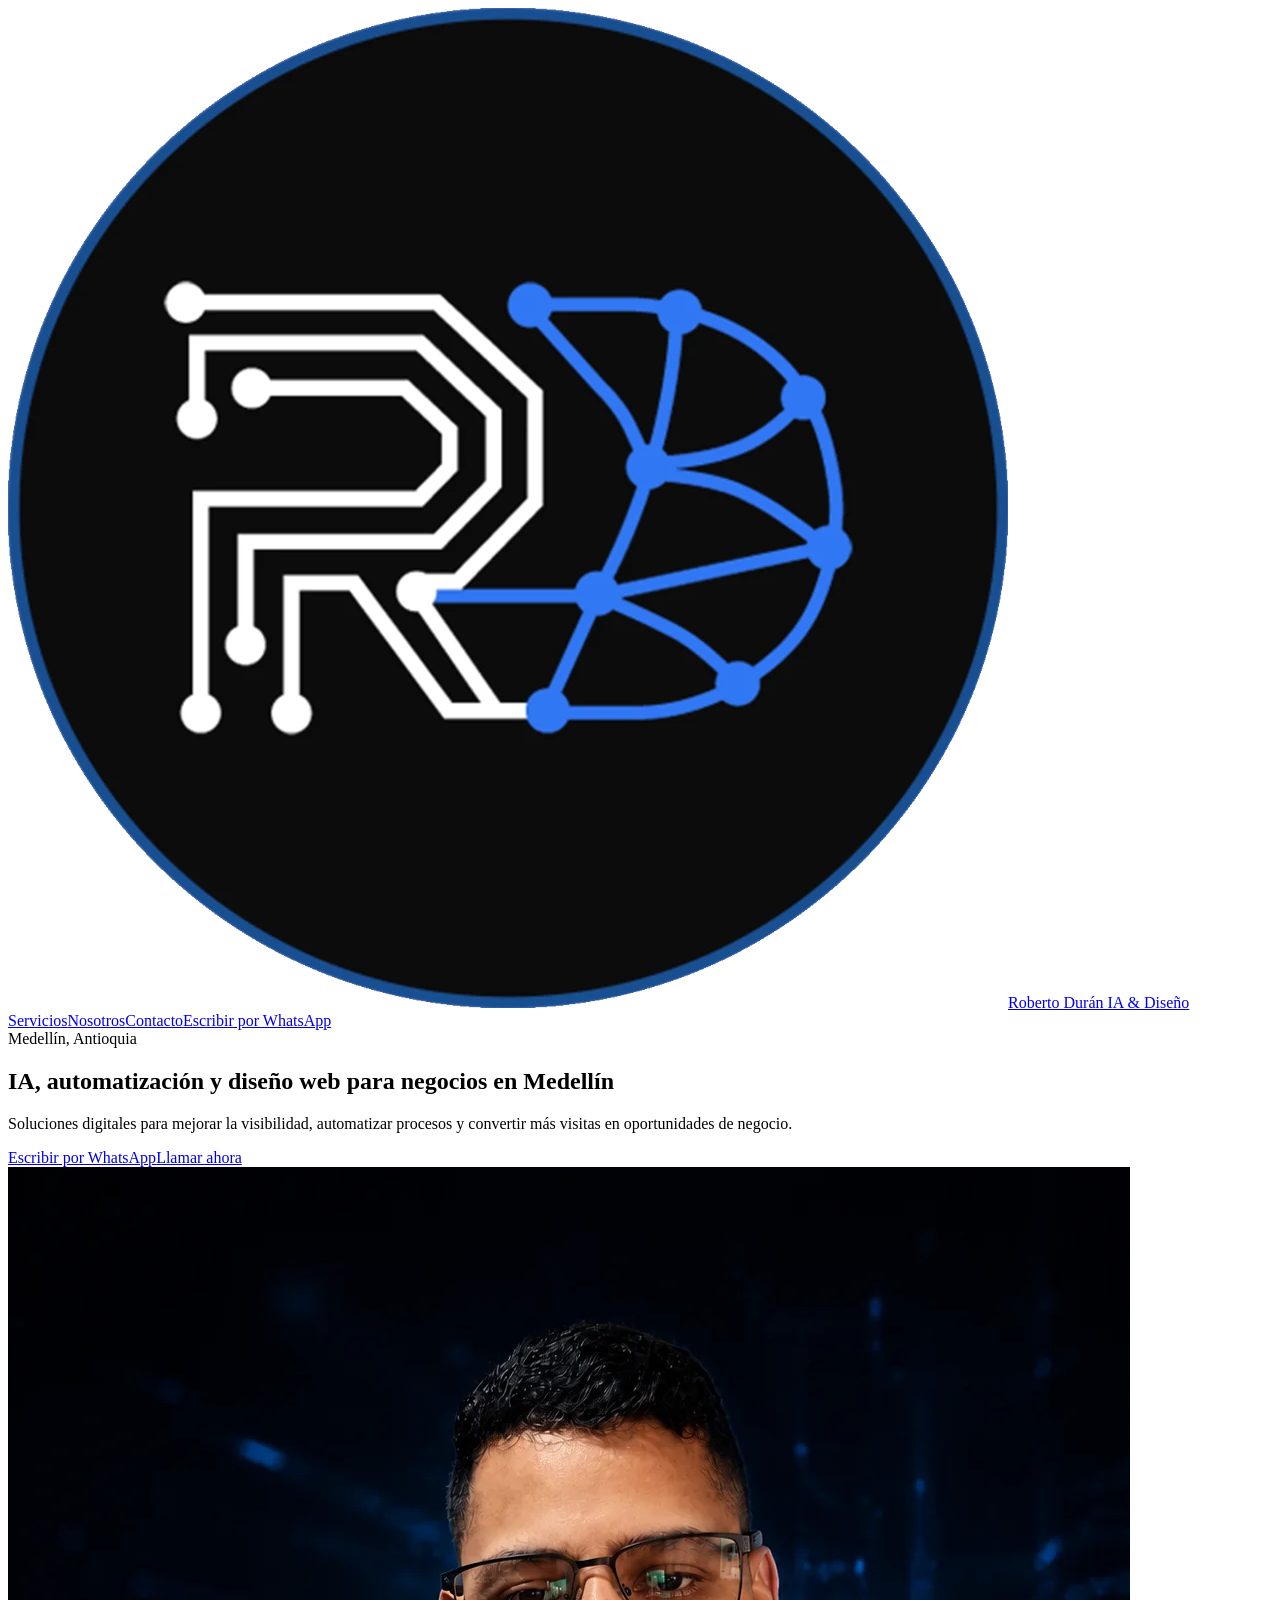
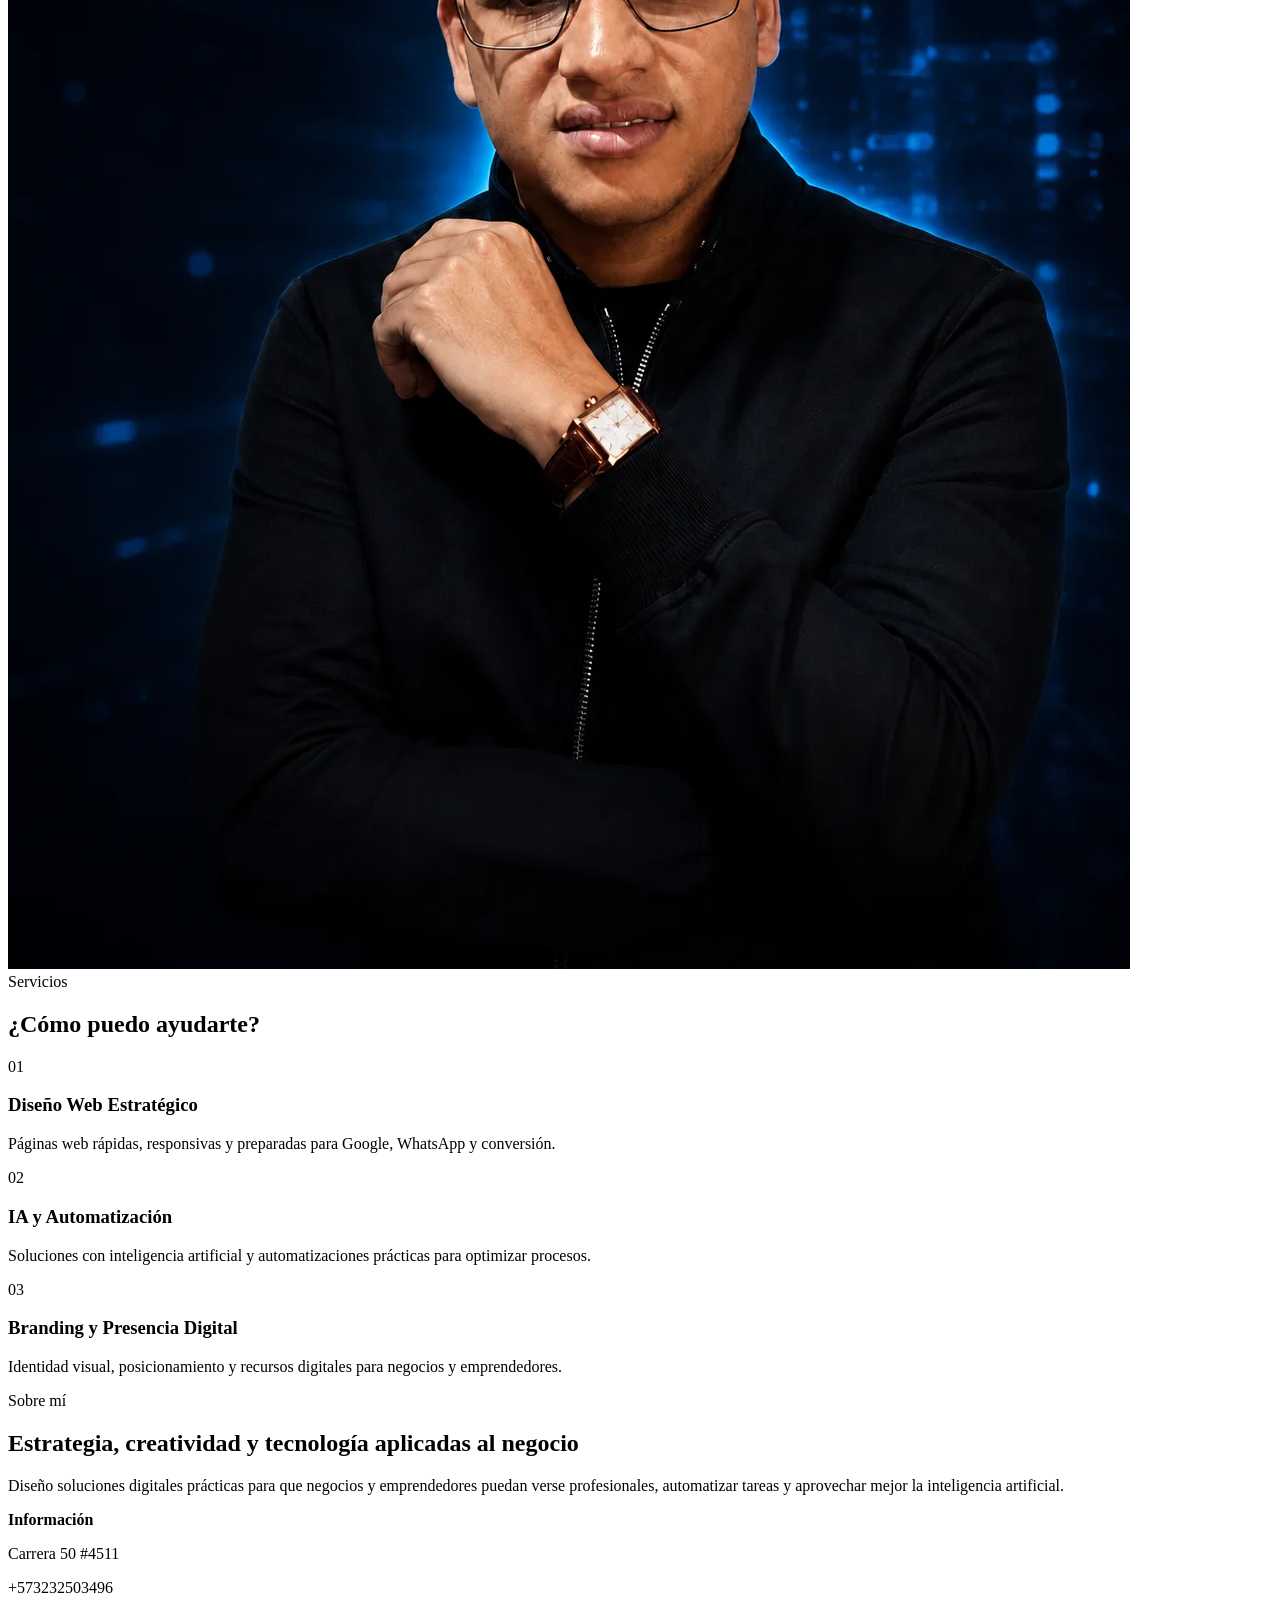
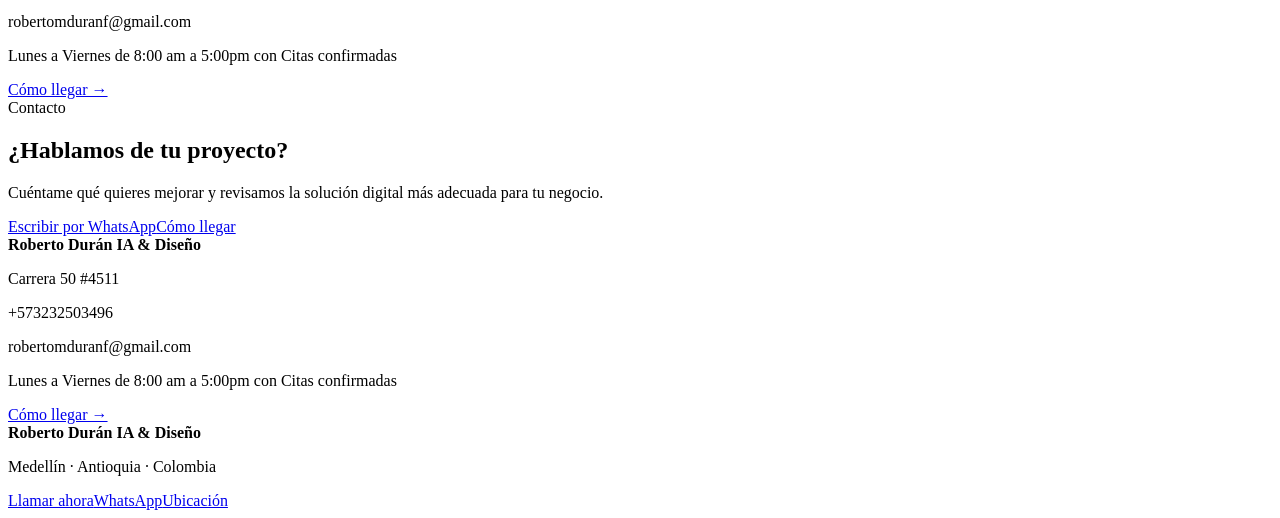
==== 1a/index.html @ ac84bfc2 "Add files via upload" ====
<!doctype html>
<html lang="es">
<head>
<meta charset="utf-8">
<meta name="viewport" content="width=device-width,initial-scale=1">
<meta name="robots" content="index,follow">
<title>Roberto Durán IA &amp; Diseño | IA, Automatización y Diseño Web en Medellín</title>
<meta name="description" content="Soluciones de inteligencia artificial, automatización, diseño web y branding estratégico para negocios y emprendedores en Medellín.">
<link rel="canonical" href="https://robertoduran.ai/">
<meta property="og:type" content="website">
<meta property="og:title" content="Roberto Durán IA &amp; Diseño | IA, Automatización y Diseño Web en Medellín">
<meta property="og:description" content="Soluciones de inteligencia artificial, automatización, diseño web y branding estratégico para negocios y emprendedores en Medellín.">
<meta property="og:url" content="https://robertoduran.ai/">
<meta property="og:image" content="https://robertoduran.ai/assets/hero.webp">

<link rel="stylesheet" href="assets/styles.css">
<script>function wlpEvent(){}</script>
<script type="application/ld+json">{
  "@context": "https://schema.org",
  "@type": "ProfessionalService",
  "name": "Roberto Durán IA & Diseño",
  "description": "Ayudo a negocios y emprendedores a mejorar su presencia digital con inteligencia artificial, automatización, diseño web y branding estratégico.",
  "telephone": "+573232503496",
  "url": "https://robertoduran.ai/",
  "email": "robertomduranf@gmail.com",
  "logo": "https://robertoduran.ai/assets/logo.webp",
  "address": {
    "@type": "PostalAddress",
    "streetAddress": "Carrera 50 #4511",
    "addressLocality": "Medellín",
    "addressRegion": "Antioquia",
    "addressCountry": "CO"
  },
  "hasMap": "https://maps.app.goo.gl/i6P2qkvvHQNwsaLS6",
  "openingHours": "Lunes a Viernes de 8:00 am a 5:00pm con Citas confirmadas"
}</script>
</head>
<body>
<div class="wlpScope"><div class="page"><header class="header"><div class="container nav"><a class="brand" href="#inicio"><span class="logo"><img src="assets/logo.webp" alt="Logo Roberto Durán IA &amp; Diseño" width="1000" height="1000"></span><span class="brandName">Roberto Durán IA &amp; Diseño</span></a><nav class="navlinks"><a href="#servicios">Servicios</a><a href="#nosotros">Nosotros</a><a href="#contacto">Contacto</a><a class="button ctaBtn" href="https://wa.me/573232503496?text=Hola%2C%20encontr%C3%A9%20Roberto%20Dur%C3%A1n%20IA%20%26%20Dise%C3%B1o%20en%20Google%20y%20quiero%20informaci%C3%B3n." target="_blank" rel="noopener">Escribir por WhatsApp</a></nav></div></header><main><section class="hero" id="inicio"><div class="container heroGrid"><div class="heroContent"><span class="eyebrow">Medellín, Antioquia</span><h1>IA, automatización y diseño web para negocios en Medellín</h1><p class="lead muted">Soluciones digitales para mejorar la visibilidad, automatizar procesos y convertir más visitas en oportunidades de negocio.</p><div class="actions"><a class="button ctaBtn" href="https://wa.me/573232503496?text=Hola%2C%20encontr%C3%A9%20Roberto%20Dur%C3%A1n%20IA%20%26%20Dise%C3%B1o%20en%20Google%20y%20quiero%20informaci%C3%B3n." target="_blank" rel="noopener">Escribir por WhatsApp</a><a class="button" href="tel:+573232503496">Llamar ahora</a></div></div><div class="visual"><img src="assets/hero.webp" alt="Roberto Durán IA &amp; Diseño" width="1122" height="1402"></div></div></section><section class="section alt" id="servicios"><div class="container"><span class="eyebrow">Servicios</span><h2 class="sectionTitle">¿Cómo puedo ayudarte?</h2><div class="grid"><article class="card"><span class="num">01</span><h3>Diseño Web Estratégico</h3><p class="muted">Páginas web rápidas, responsivas y preparadas para Google, WhatsApp y conversión.</p></article><article class="card"><span class="num">02</span><h3>IA y Automatización</h3><p class="muted">Soluciones con inteligencia artificial y automatizaciones prácticas para optimizar procesos.</p></article><article class="card"><span class="num">03</span><h3>Branding y Presencia Digital</h3><p class="muted">Identidad visual, posicionamiento y recursos digitales para negocios y emprendedores.</p></article></div></div></section><section class="section" id="nosotros"><div class="container aboutGrid"><div><span class="eyebrow">Sobre mí</span><h2 class="sectionTitle">Estrategia, creatividad y tecnología aplicadas al negocio</h2><p class="lead muted">Diseño soluciones digitales prácticas para que negocios y emprendedores puedan verse profesionales, automatizar tareas y aprovechar mejor la inteligencia artificial.</p></div><div class="contactBox"><strong>Información</strong><p>Carrera 50 #4511</p><p>+573232503496</p><p>robertomduranf@gmail.com</p><p>Lunes a Viernes de 8:00 am a 5:00pm con Citas confirmadas</p><a class="maplink" href="https://maps.app.goo.gl/i6P2qkvvHQNwsaLS6" target="_blank" rel="noopener">Cómo llegar →</a></div></div></section><section class="section alt" id="contacto"><div class="container contact"><div><span class="eyebrow">Contacto</span><h2 class="sectionTitle">¿Hablamos de tu proyecto?</h2><p class="lead muted">Cuéntame qué quieres mejorar y revisamos la solución digital más adecuada para tu negocio.</p><div class="actions"><a class="button ctaBtn" href="https://wa.me/573232503496?text=Hola%2C%20encontr%C3%A9%20Roberto%20Dur%C3%A1n%20IA%20%26%20Dise%C3%B1o%20en%20Google%20y%20quiero%20informaci%C3%B3n." target="_blank" rel="noopener">Escribir por WhatsApp</a><a class="button" href="https://maps.app.goo.gl/i6P2qkvvHQNwsaLS6" target="_blank" rel="noopener">Cómo llegar</a></div></div><div class="contactBox"><strong>Roberto Durán IA &amp; Diseño</strong><p>Carrera 50 #4511</p><p>+573232503496</p><p>robertomduranf@gmail.com</p><p>Lunes a Viernes de 8:00 am a 5:00pm con Citas confirmadas</p><a class="maplink" href="https://maps.app.goo.gl/i6P2qkvvHQNwsaLS6" target="_blank" rel="noopener">Cómo llegar →</a></div></div></section></main><footer class="footer"><div class="container"><strong>Roberto Durán IA &amp; Diseño</strong><p class="muted">Medellín · Antioquia · Colombia</p></div></footer><div class="mobilebar"><a href="tel:+573232503496">Llamar ahora</a><a href="https://wa.me/573232503496?text=Hola%2C%20encontr%C3%A9%20Roberto%20Dur%C3%A1n%20IA%20%26%20Dise%C3%B1o%20en%20Google%20y%20quiero%20informaci%C3%B3n." target="_blank" rel="noopener">WhatsApp</a><a href="https://maps.app.goo.gl/i6P2qkvvHQNwsaLS6" target="_blank" rel="noopener">Ubicación</a></div></div></div>
</body>
</html>
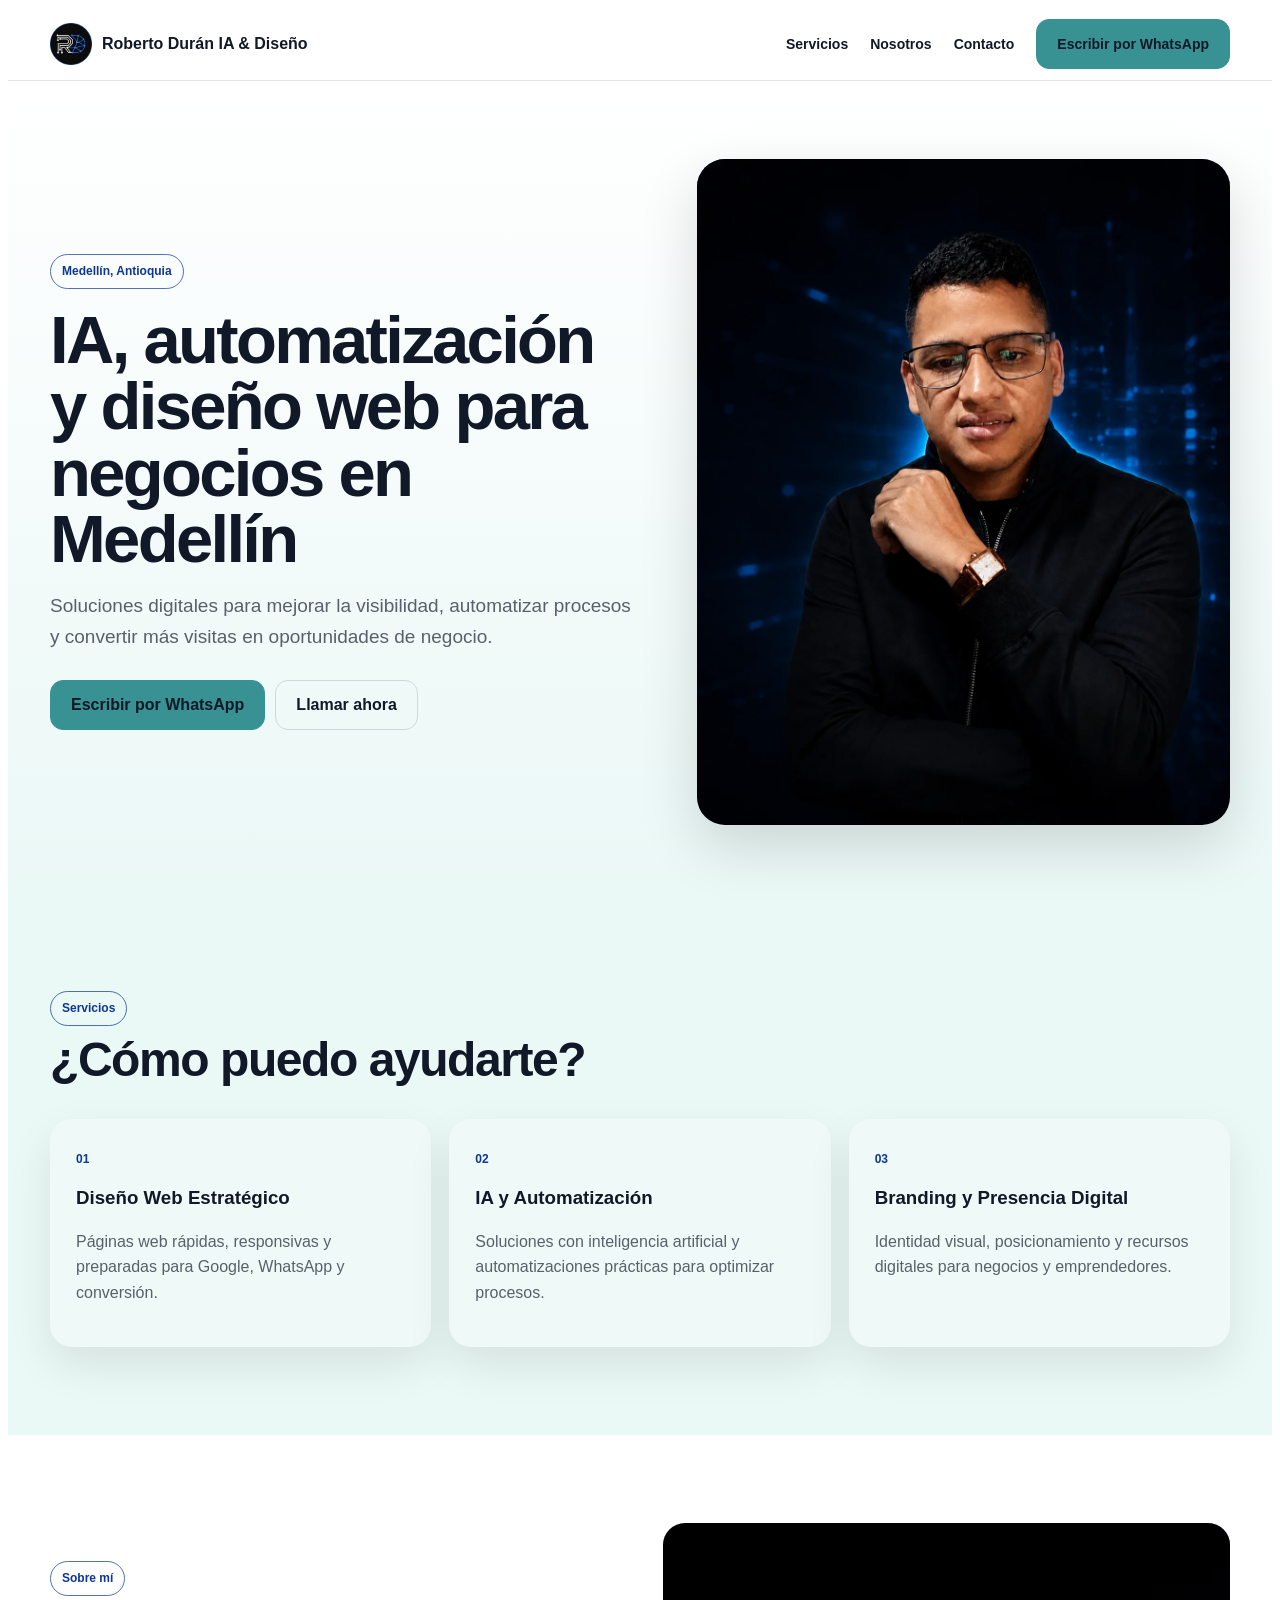
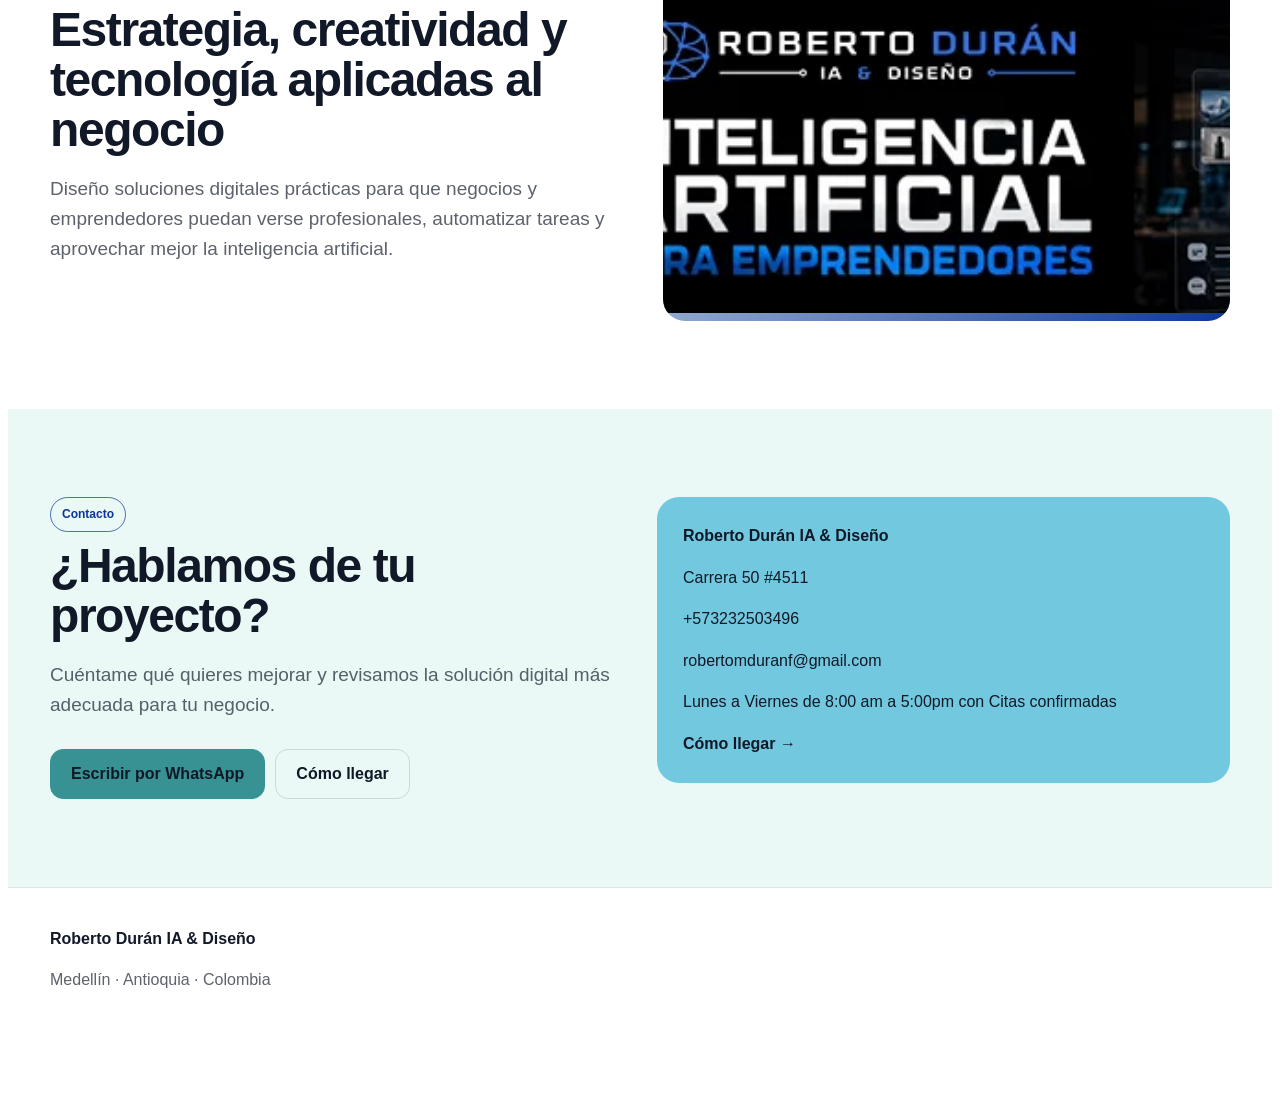
==== commit d659b55a: "Add files via upload" ====
--- a/1a/index.html
+++ b/1a/index.html
@@ -6,12 +6,12 @@
 <meta name="robots" content="index,follow">
 <title>Roberto Durán IA &amp; Diseño | IA, Automatización y Diseño Web en Medellín</title>
 <meta name="description" content="Soluciones de inteligencia artificial, automatización, diseño web y branding estratégico para negocios y emprendedores en Medellín.">
-<link rel="canonical" href="https://robertoduran.ai/">
+<link rel="canonical" href="https://robertoduran.habilitus.com/1a/">
 <meta property="og:type" content="website">
 <meta property="og:title" content="Roberto Durán IA &amp; Diseño | IA, Automatización y Diseño Web en Medellín">
 <meta property="og:description" content="Soluciones de inteligencia artificial, automatización, diseño web y branding estratégico para negocios y emprendedores en Medellín.">
-<meta property="og:url" content="https://robertoduran.ai/">
-<meta property="og:image" content="https://robertoduran.ai/assets/hero.webp">
+<meta property="og:url" content="https://robertoduran.habilitus.com/1a/">
+<meta property="og:image" content="https://robertoduran.habilitus.com/1a/assets/hero.webp">
 
 <link rel="stylesheet" href="assets/styles.css">
 <script>function wlpEvent(){}</script>
@@ -21,9 +21,9 @@
   "name": "Roberto Durán IA & Diseño",
   "description": "Ayudo a negocios y emprendedores a mejorar su presencia digital con inteligencia artificial, automatización, diseño web y branding estratégico.",
   "telephone": "+573232503496",
-  "url": "https://robertoduran.ai/",
+  "url": "https://robertoduran.habilitus.com/1a/",
   "email": "robertomduranf@gmail.com",
-  "logo": "https://robertoduran.ai/assets/logo.webp",
+  "logo": "https://robertoduran.habilitus.com/1a/assets/logo.webp",
   "address": {
     "@type": "PostalAddress",
     "streetAddress": "Carrera 50 #4511",
@@ -36,6 +36,6 @@
 }</script>
 </head>
 <body>
-<div class="wlpScope"><div class="page"><header class="header"><div class="container nav"><a class="brand" href="#inicio"><span class="logo"><img src="assets/logo.webp" alt="Logo Roberto Durán IA &amp; Diseño" width="1000" height="1000"></span><span class="brandName">Roberto Durán IA &amp; Diseño</span></a><nav class="navlinks"><a href="#servicios">Servicios</a><a href="#nosotros">Nosotros</a><a href="#contacto">Contacto</a><a class="button ctaBtn" href="https://wa.me/573232503496?text=Hola%2C%20encontr%C3%A9%20Roberto%20Dur%C3%A1n%20IA%20%26%20Dise%C3%B1o%20en%20Google%20y%20quiero%20informaci%C3%B3n." target="_blank" rel="noopener">Escribir por WhatsApp</a></nav></div></header><main><section class="hero" id="inicio"><div class="container heroGrid"><div class="heroContent"><span class="eyebrow">Medellín, Antioquia</span><h1>IA, automatización y diseño web para negocios en Medellín</h1><p class="lead muted">Soluciones digitales para mejorar la visibilidad, automatizar procesos y convertir más visitas en oportunidades de negocio.</p><div class="actions"><a class="button ctaBtn" href="https://wa.me/573232503496?text=Hola%2C%20encontr%C3%A9%20Roberto%20Dur%C3%A1n%20IA%20%26%20Dise%C3%B1o%20en%20Google%20y%20quiero%20informaci%C3%B3n." target="_blank" rel="noopener">Escribir por WhatsApp</a><a class="button" href="tel:+573232503496">Llamar ahora</a></div></div><div class="visual"><img src="assets/hero.webp" alt="Roberto Durán IA &amp; Diseño" width="1122" height="1402"></div></div></section><section class="section alt" id="servicios"><div class="container"><span class="eyebrow">Servicios</span><h2 class="sectionTitle">¿Cómo puedo ayudarte?</h2><div class="grid"><article class="card"><span class="num">01</span><h3>Diseño Web Estratégico</h3><p class="muted">Páginas web rápidas, responsivas y preparadas para Google, WhatsApp y conversión.</p></article><article class="card"><span class="num">02</span><h3>IA y Automatización</h3><p class="muted">Soluciones con inteligencia artificial y automatizaciones prácticas para optimizar procesos.</p></article><article class="card"><span class="num">03</span><h3>Branding y Presencia Digital</h3><p class="muted">Identidad visual, posicionamiento y recursos digitales para negocios y emprendedores.</p></article></div></div></section><section class="section" id="nosotros"><div class="container aboutGrid"><div><span class="eyebrow">Sobre mí</span><h2 class="sectionTitle">Estrategia, creatividad y tecnología aplicadas al negocio</h2><p class="lead muted">Diseño soluciones digitales prácticas para que negocios y emprendedores puedan verse profesionales, automatizar tareas y aprovechar mejor la inteligencia artificial.</p></div><div class="contactBox"><strong>Información</strong><p>Carrera 50 #4511</p><p>+573232503496</p><p>robertomduranf@gmail.com</p><p>Lunes a Viernes de 8:00 am a 5:00pm con Citas confirmadas</p><a class="maplink" href="https://maps.app.goo.gl/i6P2qkvvHQNwsaLS6" target="_blank" rel="noopener">Cómo llegar →</a></div></div></section><section class="section alt" id="contacto"><div class="container contact"><div><span class="eyebrow">Contacto</span><h2 class="sectionTitle">¿Hablamos de tu proyecto?</h2><p class="lead muted">Cuéntame qué quieres mejorar y revisamos la solución digital más adecuada para tu negocio.</p><div class="actions"><a class="button ctaBtn" href="https://wa.me/573232503496?text=Hola%2C%20encontr%C3%A9%20Roberto%20Dur%C3%A1n%20IA%20%26%20Dise%C3%B1o%20en%20Google%20y%20quiero%20informaci%C3%B3n." target="_blank" rel="noopener">Escribir por WhatsApp</a><a class="button" href="https://maps.app.goo.gl/i6P2qkvvHQNwsaLS6" target="_blank" rel="noopener">Cómo llegar</a></div></div><div class="contactBox"><strong>Roberto Durán IA &amp; Diseño</strong><p>Carrera 50 #4511</p><p>+573232503496</p><p>robertomduranf@gmail.com</p><p>Lunes a Viernes de 8:00 am a 5:00pm con Citas confirmadas</p><a class="maplink" href="https://maps.app.goo.gl/i6P2qkvvHQNwsaLS6" target="_blank" rel="noopener">Cómo llegar →</a></div></div></section></main><footer class="footer"><div class="container"><strong>Roberto Durán IA &amp; Diseño</strong><p class="muted">Medellín · Antioquia · Colombia</p></div></footer><div class="mobilebar"><a href="tel:+573232503496">Llamar ahora</a><a href="https://wa.me/573232503496?text=Hola%2C%20encontr%C3%A9%20Roberto%20Dur%C3%A1n%20IA%20%26%20Dise%C3%B1o%20en%20Google%20y%20quiero%20informaci%C3%B3n." target="_blank" rel="noopener">WhatsApp</a><a href="https://maps.app.goo.gl/i6P2qkvvHQNwsaLS6" target="_blank" rel="noopener">Ubicación</a></div></div></div>
+<div class="wlpScope"><div class="page"><header class="header"><div class="container nav"><a class="brand" href="#inicio"><span class="logo hasImage"><img src="assets/logo.webp" alt="Logo Roberto Durán IA &amp; Diseño" width="1000" height="1000"></span><span class="brandName">Roberto Durán IA &amp; Diseño</span></a><nav class="navlinks"><a href="#servicios">Servicios</a><a href="#nosotros">Nosotros</a><a href="#contacto">Contacto</a><a class="button ctaBtn" href="https://wa.me/573232503496?text=Hola%2C%20encontr%C3%A9%20Roberto%20Dur%C3%A1n%20IA%20%26%20Dise%C3%B1o%20en%20Google%20y%20quiero%20informaci%C3%B3n." target="_blank" rel="noopener">Escribir por WhatsApp</a></nav></div></header><main><section class="hero" id="inicio"><div class="container heroGrid"><div class="heroContent motion motionUp"><span class="eyebrow">Medellín, Antioquia</span><h1 class="">IA, automatización y diseño web para negocios en Medellín</h1><p class="lead muted">Soluciones digitales para mejorar la visibilidad, automatizar procesos y convertir más visitas en oportunidades de negocio.</p><div class="actions"><a class="button ctaBtn" href="https://wa.me/573232503496?text=Hola%2C%20encontr%C3%A9%20Roberto%20Dur%C3%A1n%20IA%20%26%20Dise%C3%B1o%20en%20Google%20y%20quiero%20informaci%C3%B3n." target="_blank" rel="noopener">Escribir por WhatsApp</a><a class="button" href="tel:+573232503496">Llamar ahora</a></div></div><div class="visual"><img src="assets/hero.webp" alt="Roberto Durán IA &amp; Diseño" width="1122" height="1402"></div></div></section><section class="section alt" id="servicios"><div class="container"><span class="eyebrow">Servicios</span><h2 class="sectionTitle">¿Cómo puedo ayudarte?</h2><div class="grid"><article class="card"><span class="num">01</span><h3>Diseño Web Estratégico</h3><p class="muted">Páginas web rápidas, responsivas y preparadas para Google, WhatsApp y conversión.</p></article><article class="card"><span class="num">02</span><h3>IA y Automatización</h3><p class="muted">Soluciones con inteligencia artificial y automatizaciones prácticas para optimizar procesos.</p></article><article class="card"><span class="num">03</span><h3>Branding y Presencia Digital</h3><p class="muted">Identidad visual, posicionamiento y recursos digitales para negocios y emprendedores.</p></article></div></div></section><section class="section" id="nosotros"><div class="container aboutGrid"><div><span class="eyebrow">Sobre mí</span><h2 class="sectionTitle">Estrategia, creatividad y tecnología aplicadas al negocio</h2><p class="lead muted">Diseño soluciones digitales prácticas para que negocios y emprendedores puedan verse profesionales, automatizar tareas y aprovechar mejor la inteligencia artificial.</p></div><div class="aboutImage"><img src="assets/about.webp" alt="Estrategia, creatividad y tecnología aplicadas al negocio" width="864" height="212"></div></div></section><section class="section alt" id="contacto"><div class="container contact"><div><span class="eyebrow">Contacto</span><h2 class="sectionTitle">¿Hablamos de tu proyecto?</h2><p class="lead muted">Cuéntame qué quieres mejorar y revisamos la solución digital más adecuada para tu negocio.</p><div class="actions"><a class="button ctaBtn" href="https://wa.me/573232503496?text=Hola%2C%20encontr%C3%A9%20Roberto%20Dur%C3%A1n%20IA%20%26%20Dise%C3%B1o%20en%20Google%20y%20quiero%20informaci%C3%B3n." target="_blank" rel="noopener">Escribir por WhatsApp</a><a class="button" href="https://maps.app.goo.gl/i6P2qkvvHQNwsaLS6" target="_blank" rel="noopener">Cómo llegar</a></div></div><div class="contactBox"><strong>Roberto Durán IA &amp; Diseño</strong><p>Carrera 50 #4511</p><p>+573232503496</p><p>robertomduranf@gmail.com</p><p>Lunes a Viernes de 8:00 am a 5:00pm con Citas confirmadas</p><a class="maplink" href="https://maps.app.goo.gl/i6P2qkvvHQNwsaLS6" target="_blank" rel="noopener">Cómo llegar →</a></div></div></section></main><footer class="footer"><div class="container"><strong>Roberto Durán IA &amp; Diseño</strong><p class="muted">Medellín · Antioquia · Colombia</p></div></footer><div class="mobilebar"><a href="tel:+573232503496">Llamar ahora</a><a href="https://wa.me/573232503496?text=Hola%2C%20encontr%C3%A9%20Roberto%20Dur%C3%A1n%20IA%20%26%20Dise%C3%B1o%20en%20Google%20y%20quiero%20informaci%C3%B3n." target="_blank" rel="noopener">WhatsApp</a><a href="https://maps.app.goo.gl/i6P2qkvvHQNwsaLS6" target="_blank" rel="noopener">Ubicación</a></div></div></div>
 </body>
 </html>
--- a/1a/assets/styles.css
+++ b/1a/assets/styles.css
@@ -0,0 +1 @@
+.wlpScope{container-type:inline-size;width:100%;min-width:0}*{box-sizing:border-box}.page{--primary:#0d3696;--secondary:#72c9df;--surface:#eaf8f6;--bg:#ffffff;--text:#111827;--secondary-text:#111827;--cta:#389294;--radius:22px;--motion-duration:1.4s;--motion-iteration:1;--hero-bg:url("https://drive.google.com/thumbnail?id=19ISBcPR6Prg1qpDjQxaqhzDo7cRq8gO2&amp;sz=w2000");margin:0;min-height:100%;font-family:"Trebuchet MS","Segoe UI",sans-serif;background:var(--bg);color:var(--text);line-height:1.6;overflow-x:hidden}.page a{text-decoration:none;color:inherit}.container{width:min(calc(100% - 40px),1180px);max-width:100%;margin:auto}.header{position:sticky;top:0;z-index:20;background:color-mix(in srgb,var(--bg) 92%,transparent);backdrop-filter:blur(14px);border-bottom:1px solid color-mix(in srgb,var(--text) 12%,transparent)}.nav{min-height:72px;display:flex;align-items:center;justify-content:space-between;gap:20px}.brand{display:flex;align-items:center;gap:10px;font-weight:850;min-width:0}.brandName{overflow:hidden;text-overflow:ellipsis;white-space:nowrap}.logo{width:42px;height:42px;flex:0 0 42px;border-radius:12px;display:grid;place-items:center;background:var(--primary);color:#fff;overflow:hidden}.logo.hasImage{background:transparent;border-radius:0;overflow:visible}.logo img{width:100%;height:100%;object-fit:contain}.navlinks{display:flex;gap:22px;align-items:center;font-size:14px;font-weight:700}.hero{background:linear-gradient(180deg,var(--bg),var(--surface))}.heroGrid{min-height:590px;padding:78px 0;display:grid;grid-template-columns:minmax(0,1.05fr) minmax(0,.95fr);gap:58px;align-items:center}.eyebrow{display:inline-flex;border:1px solid color-mix(in srgb,var(--primary) 70%,transparent);color:var(--primary);padding:7px 11px;border-radius:999px;font-size:12px;font-weight:800}h1{font-size:clamp(42px,5.3cqw,70px);line-height:.99;letter-spacing:-.04em;margin:18px 0;max-width:100%;overflow-wrap:break-word}.lead{font-size:19px;max-width:700px}.muted{opacity:.68}.actions{display:flex;gap:10px;flex-wrap:wrap;margin-top:28px}.button{display:inline-flex;align-items:center;justify-content:center;min-height:50px;padding:0 20px;border-radius:13px;font-weight:850;border:1px solid color-mix(in srgb,var(--text) 14%,transparent)}.primaryBtn{background:var(--primary);border-color:var(--primary);color:#fff}.ctaBtn{background:var(--cta);border-color:var(--cta);color:#fff}.visual{min-height:420px;border-radius:calc(var(--radius) + 6px);overflow:hidden;background:linear-gradient(135deg,var(--primary),var(--surface));box-shadow:0 22px 60px rgba(0,0,0,.14)}.visual img{display:block;width:100%;height:100%;min-height:420px;object-fit:cover}.section{padding:88px 0}.section.alt{background:var(--surface)}.sectionTitle{font-size:clamp(30px,4cqw,48px);line-height:1.04;letter-spacing:-.03em;margin:9px 0 12px}.grid{display:grid;grid-template-columns:repeat(3,minmax(0,1fr));gap:18px;margin-top:34px}.card{min-width:0;padding:25px;border:1px solid color-mix(in srgb,var(--text) 12%,transparent);border-radius:var(--radius);background:color-mix(in srgb,var(--bg) 92%,var(--surface));border-color:transparent;box-shadow:0 18px 45px rgba(0,0,0,.09);background:color-mix(in srgb,var(--surface) 76%,var(--bg));}.num{font-size:12px;color:var(--primary);font-weight:900}.card h3{margin:12px 0 6px;overflow-wrap:break-word}.aboutGrid{display:grid;grid-template-columns:minmax(0,1fr) minmax(0,1fr);gap:46px;align-items:center}.aboutImage{min-height:390px;border-radius:var(--radius);overflow:hidden;background:linear-gradient(135deg,var(--surface),var(--primary))}.aboutImage img{width:100%;height:100%;min-height:390px;object-fit:cover}.contact{display:grid;grid-template-columns:minmax(0,1fr) minmax(0,1fr);gap:34px;align-items:start}.contactBox{padding:26px;border-radius:var(--radius);background:var(--secondary);color:var(--secondary-text)}.maplink{display:block;margin-top:10px;color:var(--primary);font-weight:800}.footer{padding:38px 0 84px;border-top:1px solid color-mix(in srgb,var(--text) 12%,transparent)}.mobilebar{display:none}.motion{animation-duration:var(--motion-duration);animation-fill-mode:both;animation-timing-function:cubic-bezier(.2,.75,.25,1);animation-iteration-count:var(--motion-iteration)}.motionFade{animation-name:wlpFade}.motionUp{animation-name:wlpUp}.motionLeft{animation-name:wlpLeft}.motionRight{animation-name:wlpRight}.motionZoom{animation-name:wlpZoom}.motionReveal{animation-name:wlpReveal}@keyframes wlpFade{from{opacity:0}to{opacity:1}}@keyframes wlpUp{from{opacity:0;transform:translateY(34px)}to{opacity:1;transform:translateY(0)}}@keyframes wlpLeft{from{opacity:0;transform:translateX(-42px)}to{opacity:1;transform:translateX(0)}}@keyframes wlpRight{from{opacity:0;transform:translateX(42px)}to{opacity:1;transform:translateX(0)}}@keyframes wlpZoom{from{opacity:0;transform:scale(.92)}to{opacity:1;transform:scale(1)}}@keyframes wlpReveal{from{opacity:.15;clip-path:inset(0 100% 0 0)}to{opacity:1;clip-path:inset(0 0 0 0)}}@media (prefers-reduced-motion:reduce){.motion{animation:none!important}}@container (max-width:860px){.container{width:min(calc(100% - 34px),1180px)}.heroGrid{grid-template-columns:1fr;min-height:auto;padding:56px 0;gap:30px;text-align:left}.heroContent{margin:0}.hero .actions{justify-content:flex-start}.visual,.visual img{min-height:330px}.grid{grid-template-columns:1fr 1fr}.aboutGrid,.contact{grid-template-columns:1fr}.navlinks{display:none}h1{font-size:clamp(40px,7.5cqw,58px)}}@container (max-width:560px){.container{width:calc(100% - 28px)}.nav{min-height:62px}.logo{width:36px;height:36px;flex-basis:36px}.brandName{font-size:14px;max-width:220px}.heroGrid{padding:38px 0;gap:25px}.heroContent{text-align:left!important;margin:0!important}h1{font-size:clamp(34px,11cqw,46px);line-height:1.02}.lead{font-size:16px}.visual,.visual img{min-height:250px}.grid{grid-template-columns:1fr}.actions{flex-direction:column}.button{width:100%}.section{padding:56px 0}.sectionTitle{font-size:clamp(28px,9cqw,38px)}.aboutImage,.aboutImage img{min-height:270px}.contactBox{padding:20px}.mobilebar{position:sticky;bottom:0;z-index:50;display:grid;grid-template-columns:repeat(3,minmax(0,1fr));background:var(--bg);border-top:1px solid color-mix(in srgb,var(--text) 14%,transparent)}.mobilebar a{min-height:56px;display:grid;place-items:center;text-align:center;font-size:11px;font-weight:850;border-right:1px solid color-mix(in srgb,var(--text) 12%,transparent);padding:6px}}@media(max-width:860px){.heroGrid{grid-template-columns:1fr}.navlinks{display:none}.aboutGrid,.contact{grid-template-columns:1fr}}@media(max-width:560px){.grid{grid-template-columns:1fr}.actions{flex-direction:column}.button{width:100%}}
